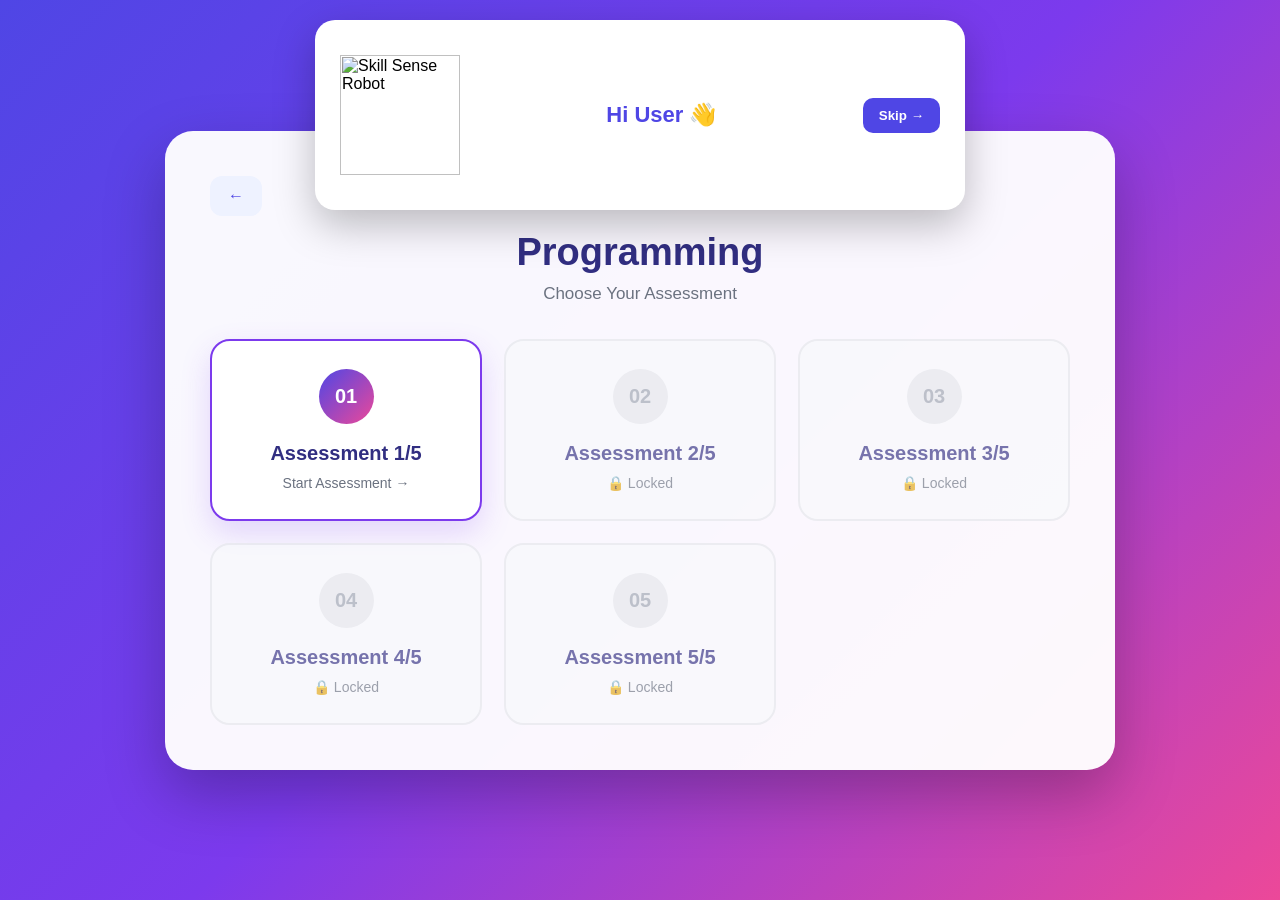
==== assessment-select.html @ 7911a472 "Add files via upload" ====
<html lang="en">
<head>
    <meta charset="UTF-8">
    <meta name="viewport" content="width=device-width, initial-scale=1.0">
    <title>Skill Sense - Assessments</title>
    <link rel="stylesheet" href="assessment-select.css">
</head>

<body>
<!-- WELCOME BOARD -->
<div class="greeting-card" id="greetingCard">

    <div class="greeting-robot">
        <img src="images/robo.jpeg" alt="Skill Sense Robot">
    </div>

    <div class="greeting-content">
        <p id="greetingMessage">Hi 👋</p>
    </div>

    <button id="skipGreeting">
        Skip →
    </button>

</div>
<div class="container">

    <button class="back-btn" onclick="goBack()">←</button>

    <h1 id="skillTitle">Programming</h1>
    <p class="subtitle">Choose Your Assessment</p>

    <div class="assessment-grid">

        <div class="assessment-card active" onclick="openAssessment(1)">
            <span>01</span>
            <h2>Assessment 1/5</h2>
            <p>Start Assessment →</p>
        </div>

        <div class="assessment-card locked">
            <span>02</span>
            <h2>Assessment 2/5</h2>
            <p>🔒 Locked</p>
        </div>

        <div class="assessment-card locked">
            <span>03</span>
            <h2>Assessment 3/5</h2>
            <p>🔒 Locked</p>
        </div>

        <div class="assessment-card locked">
            <span>04</span>
            <h2>Assessment 4/5</h2>
            <p>🔒 Locked</p>
        </div>

        <div class="assessment-card locked">
            <span>05</span>
            <h2>Assessment 5/5</h2>
            <p>🔒 Locked</p>
        </div>

    </div>

</div>
<script>
const skill = localStorage.getItem("selectedSkill") || "Programming";
document.getElementById("skillTitle").textContent = skill;

const cards = document.querySelectorAll(".assessment-card");

let completed = Number(
    localStorage.getItem(skill + "_completed") || 0
);

for (let i = 0; i < cards.length; i++) {

    if (i < completed) {
        cards[i].classList.add("completed");
        cards[i].classList.remove("locked", "active");
        cards[i].querySelector("p").textContent = "✓ Completed";
        cards[i].onclick = null;

    } else if (i === completed) {
        cards[i].classList.remove("locked");
        cards[i].classList.add("active");
        cards[i].querySelector("p").textContent = "Start Assessment →";
        cards[i].onclick = function() {
            openAssessment(i + 1);
        };

    } else {
        cards[i].classList.add("locked");
        cards[i].classList.remove("active");
        cards[i].querySelector("p").textContent = "🔒 Locked";
        cards[i].onclick = null;
    }
}

function openAssessment(number) {
    localStorage.setItem("currentAssessment", number);
    window.location.href = "assisment.html";
}

function goBack() {
    window.location.href = "skill.html";
}

</script>
<script>
    const userName =
        localStorage.getItem("userName") || "User";

    const selectedSkill =
        localStorage.getItem("selectedSkill") || "Skill";

    const greetingMessage =
        document.getElementById("greetingMessage");

    const greetingTexts = [
        "Hi " + userName + " 👋",
        "Welcome to our AI Assistant 🤖",
        "Get ready for your " +
        selectedSkill +
        " Assessment 🚀"
    ];

    let greetingIndex = 0;

    function showGreeting() {
        greetingMessage.textContent =
            greetingTexts[greetingIndex];

        greetingIndex++;

        if (greetingIndex < greetingTexts.length) {
            setTimeout(showGreeting, 2500);
        } else {
            setTimeout(() => {
                document.getElementById(
                    "greetingCard"
                ).style.display = "none";
            }, 2500);
        }
    }

    showGreeting();

    document.getElementById("skipGreeting").onclick =
        function () {
            document.getElementById(
                "greetingCard"
            ).style.display = "none";
        };
</script>
---- assessment-select.css ----
* {
    margin: 0;
    padding: 0;
    box-sizing: border-box;
    font-family: Arial, sans-serif;
}

body {
    min-height: 100vh;
    background: linear-gradient(135deg, #4f46e5, #7c3aed, #ec4899);
    display: flex;
    justify-content: center;
    align-items: center;
    padding: 30px;
}

.container {
    width: 100%;
    max-width: 950px;
    background: rgba(255, 255, 255, 0.96);
    border-radius: 28px;
    padding: 45px;
    box-shadow: 0 25px 60px rgba(0, 0, 0, 0.25);
}

.back-btn {
    border: none;
    background: #eef2ff;
    color: #4f46e5;
    padding: 11px 18px;
    border-radius: 12px;
    font-size: 16px;
    cursor: pointer;
    transition: 0.3s;
}

.back-btn:hover {
    background: #4f46e5;
    color: white;
}

h1 {
    text-align: center;
    color: #312e81;
    font-size: 38px;
    margin-top: 15px;
}

.subtitle {
    text-align: center;
    color: #6b7280;
    font-size: 17px;
    margin: 10px 0 35px;
}

.assessment-grid {
    display: grid;
    grid-template-columns: repeat(3, 1fr);
    gap: 22px;
}

.assessment-card {
    background: white;
    border: 2px solid #e5e7eb;
    border-radius: 20px;
    padding: 28px 20px;
    text-align: center;
    transition: 0.3s;
}

.assessment-card span {
    display: inline-flex;
    width: 55px;
    height: 55px;
    align-items: center;
    justify-content: center;
    border-radius: 50%;
    background: #eef2ff;
    color: #4f46e5;
    font-size: 20px;
    font-weight: bold;
}

.assessment-card h2 {
    color: #312e81;
    font-size: 20px;
    margin: 18px 0 10px;
}

.assessment-card p {
    color: #6b7280;
    font-size: 14px;
}

.assessment-card.active {
    border-color: #7c3aed;
    cursor: pointer;
    box-shadow: 0 12px 30px rgba(124, 58, 237, 0.18);
}

.assessment-card.active:hover {
    transform: translateY(-7px);
    box-shadow: 0 18px 35px rgba(124, 58, 237, 0.28);
}

.assessment-card.active span {
    background: linear-gradient(135deg, #4f46e5, #ec4899);
    color: white;
}

.assessment-card.completed {
    border-color: #22c55e;
    background: #f0fdf4;
}

.assessment-card.completed span {
    background: #22c55e;
    color: white;
}

.assessment-card.completed p {
    color: #15803d;
    font-weight: bold;
}

.assessment-card.locked {
    background: #f8fafc;
    opacity: 0.65;
}

.assessment-card.locked span {
    background: #e5e7eb;
    color: #9ca3af;
}

@media (max-width: 700px) {
    .container {
        padding: 25px;
    }

    .assessment-grid {
        grid-template-columns: 1fr;
    }

    h1 {
        font-size: 30px;
    }
}
.greeting-card {
    position: fixed;
    top: 20px;
    left: 50%;
    transform: translateX(-50%);
    width: 90%;
    max-width: 650px;
    min-height: 190px;
    background: white;
    border-radius: 20px;
    box-shadow: 0 15px 40px rgba(0, 0, 0, 0.25);
    display: flex;
    align-items: center;
    padding: 20px 25px;
    z-index: 1000;
}

.greeting-robot img {
    width: 120px;
    height: 120px;
    object-fit: contain;
}

.greeting-content {
    flex: 1;
    text-align: center;
}

#greetingMessage {
    color: #4f46e5;
    font-size: 22px;
    font-weight: bold;
}

#skipGreeting {
    border: none;
    background: #4f46e5;
    color: white;
    padding: 10px 16px;
    border-radius: 10px;
    cursor: pointer;
    font-weight: bold;
}

/* MOBILE FIX */
@media screen and (max-width: 700px) {

body {
    min-height: 100vh;
    display: flex;
    flex-direction: column;
    justify-content: flex-start;
    align-items: center;
    padding: 12px;
}

.container {
    width: 100%;
    max-width: 100%;
    margin: 10px auto 20px;
    padding: 20px 14px;
    border-radius: 18px;
}

.container h1 {
    font-size: 28px;
    line-height: 1.3;
    overflow-wrap: break-word;
}

.assessment-grid {
    display: grid;
    grid-template-columns: minmax(0, 1fr);
    gap: 16px;
    width: 100%;
    min-width: 0;
}

.assessment-card {
    width: 100%;
    min-width: 0;
    min-height: 150px;
    height: auto;
    padding: 22px 12px;
    overflow-wrap: break-word;
}

.assessment-card h2 {
    font-size: 19px;
    line-height: 1.4;
}

.greeting-card {
    top: 12px;
    width: calc(100% - 24px);
    max-width: 100%;
    min-height: 130px;
    padding: 12px;
    gap: 8px;
}

.greeting-robot img {
    width: 65px;
    height: 65px;
}

#greetingMessage {
    font-size: 16px;
}

#skipGreeting {
    padding: 8px 10px;
    font-size: 12px;
}

}
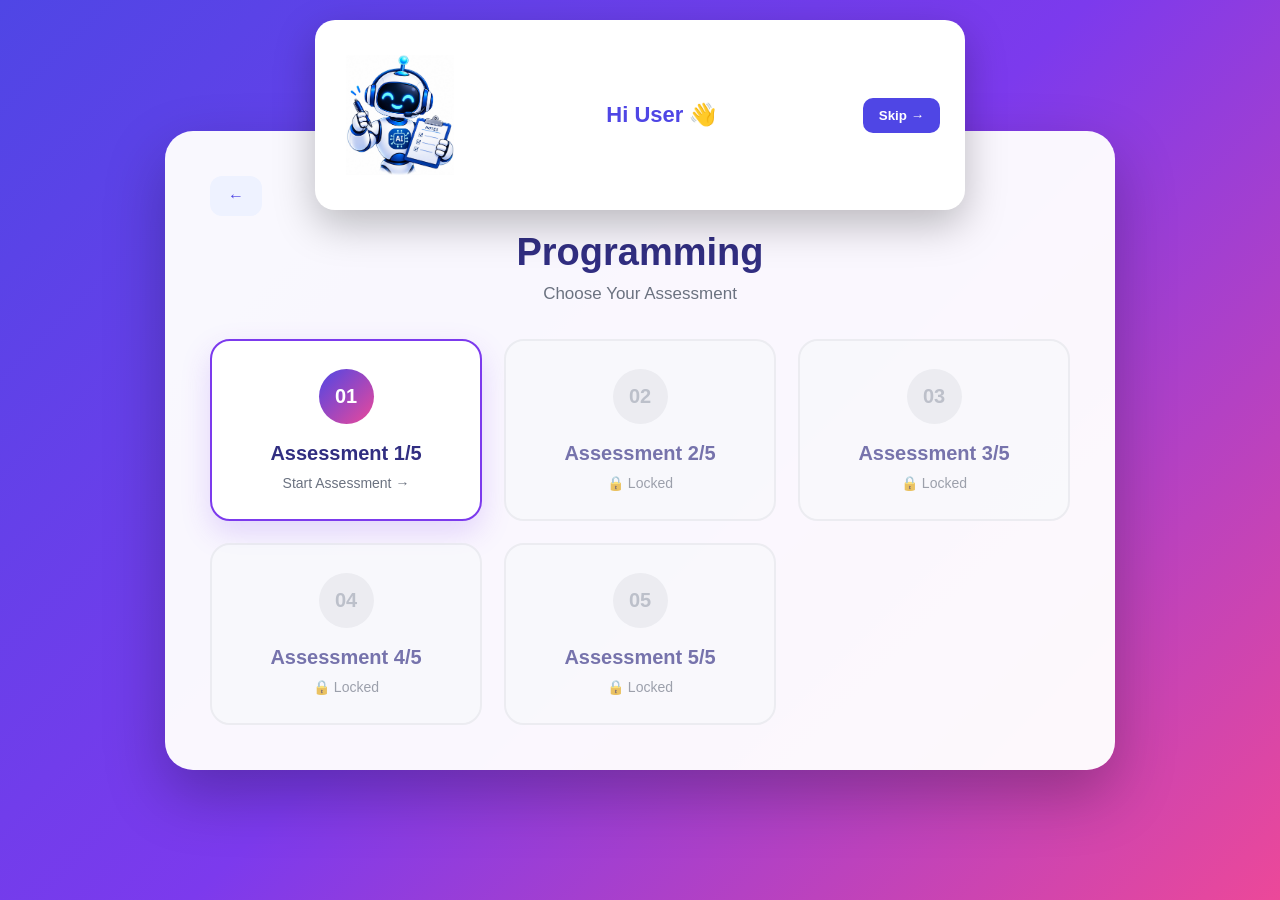
==== commit 850812d2: "Update assessment-select.html" ====
--- a/assessment-select.html
+++ b/assessment-select.html
@@ -11,7 +11,7 @@
 <div class="greeting-card" id="greetingCard">
 
     <div class="greeting-robot">
-        <img src="images/robo.jpeg" alt="Skill Sense Robot">
+        <img src="robo.jpeg" alt="Skill Sense Robot">
     </div>
 
     <div class="greeting-content">
